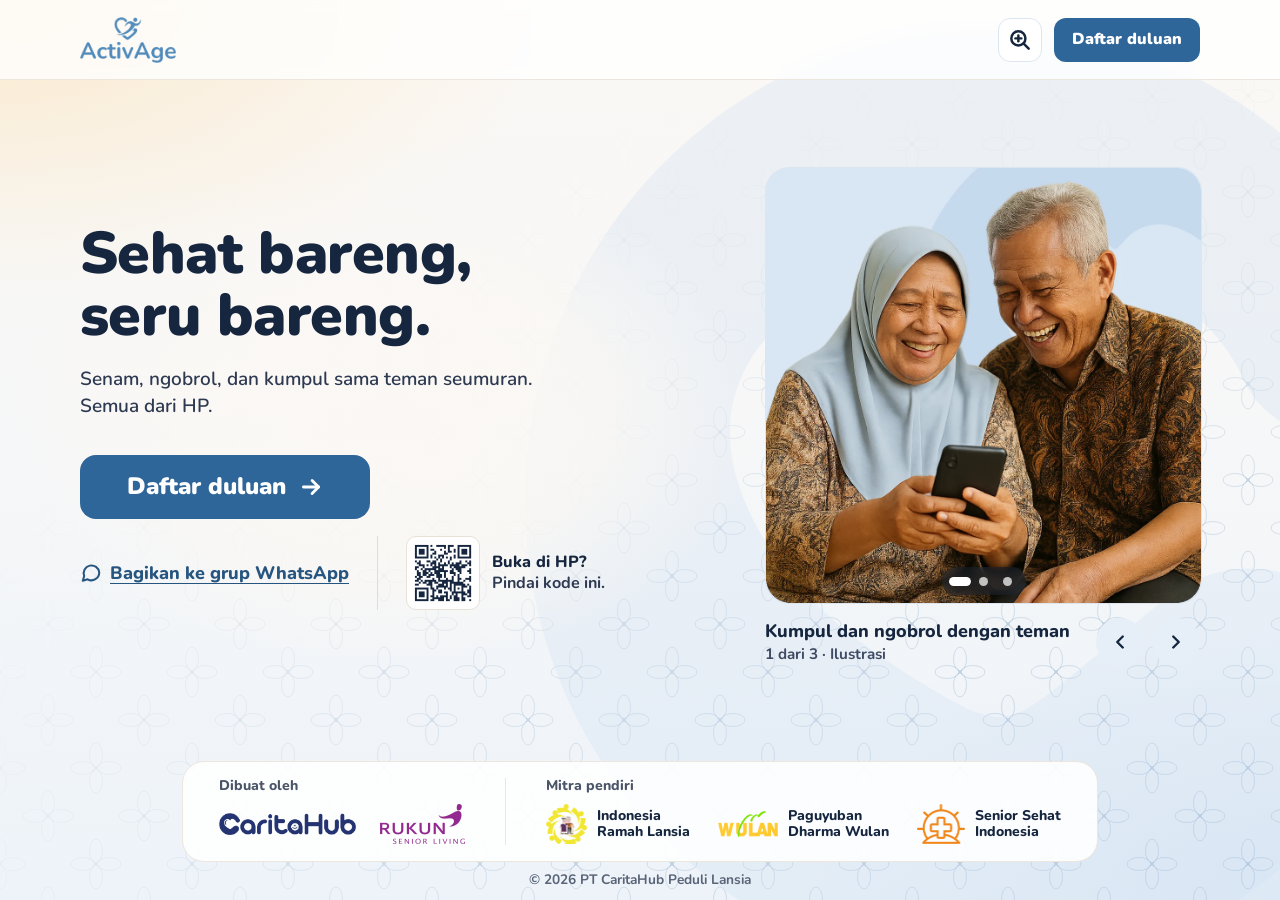
==== activage/index.html @ c53c12d3 "Add ActivAge coming-soon page (/activage/) Co-Authored-By: Claude Opus 5.5 <noreply@anthropic.com> C" ====
<!doctype html>
<html lang="id">
<head>
<meta charset="utf-8">
<title>ActivAge · Segera Hadir</title>
<meta name="viewport" content="width=device-width, initial-scale=1, viewport-fit=cover">
<meta name="description" content="ActivAge: senam, ngobrol, dan kumpul sama teman seumuran. Semua dari HP. Daftar duluan, gratis.">
<meta name="theme-color" content="#FBF8F4">
<link rel="icon" type="image/png" href="assets/icon-256.png">
<link rel="apple-touch-icon" href="assets/icon-256.png">
<meta property="og:type" content="website">
<meta property="og:title" content="ActivAge · Sehat bareng, seru bareng">
<meta property="og:description" content="Senam, ngobrol, dan kumpul sama teman seumuran. Semua dari HP. Daftar duluan, gratis.">
<meta property="og:image" content="https://blackwolfinc.github.io/activage/assets/og.jpg">
<meta property="og:url" content="https://blackwolfinc.github.io/activage/">
<link rel="canonical" href="https://blackwolfinc.github.io/activage/">
<meta name="twitter:card" content="summary_large_image">

<link rel="preconnect" href="https://fonts.googleapis.com">
<link href="https://fonts.googleapis.com/css2?family=Nunito:wght@600;700;800;900&display=swap" rel="stylesheet">
<style>
body{margin:0;background:#FBF8F4}
a{color:#26557F}a:hover{color:#16263F}
a.cta:hover{background:#26557F;color:#FFFFFF}
a.share:hover{color:#16263F}
button.tool:hover,.car-btn:hover{background:#D9E7F5}
button:focus-visible,a:focus-visible{outline:3px solid #16263F;outline-offset:3px}
.sr-only{position:absolute;width:1px;height:1px;padding:0;margin:-1px;overflow:hidden;clip:rect(0,0,0,0);white-space:nowrap;border:0}
.screen{min-height:100vh;min-height:100svh}
/* background: morning light + soft CaritaHub C-heart shape behind the pictures */
.page-bg{position:relative;overflow:hidden;background:
  radial-gradient(60% 46% at 0% 0%, rgba(250,222,174,.55) 0%, rgba(250,222,174,0) 72%),
  radial-gradient(50% 40% at 100% 100%, rgba(207,224,242,.55) 0%, rgba(207,224,242,0) 75%),
  linear-gradient(180deg,#FBF8F4 0%,#F6F7F8 50%,#EDF3F9 100%)}
.bg-blob{position:absolute;z-index:0;pointer-events:none;background:url(assets/62fcccb9-bg-blob.svg) no-repeat center/contain;
  width:430px;aspect-ratio:883/934;right:-150px;top:-40px;opacity:.28}
.page-inner{position:relative;z-index:1}
.halo{position:relative;z-index:0}
.halo::before{content:"";position:absolute;z-index:-1;inset:-56px -72px;pointer-events:none;
  background:radial-gradient(closest-side,rgba(251,248,244,.94) 0%,rgba(251,248,244,.82) 55%,rgba(251,248,244,0) 100%)}
/* footer: one calm credits card; makers and founding partners always visible */
.foot{position:relative;padding:2px 0 8px}
.cred{display:flex;flex-direction:column;align-items:center;gap:8px;padding:9px 12px 10px;background:rgba(255,255,255,.92);border:1px solid #ECE6DC;border-radius:16px;}
.cr-g{display:flex;flex-direction:column;align-items:center;gap:5px;width:100%}
.cr-l{font-size:0.68em;line-height:1.2;font-weight:800;color:#4A5568;white-space:nowrap}
.cr-row{display:flex;justify-content:center;align-items:center;gap:32px;height:30px}
.cr-row img{display:block;width:auto}
.cr-div{display:none}
.cr-ps{display:flex;justify-content:center;gap:10px;width:100%}
.cr-p{flex:1 1 0;min-width:0;max-width:136px;display:flex;flex-direction:column;align-items:center;gap:4px;text-align:center}
.cr-lg{height:30px;display:flex;align-items:center;justify-content:center}
.cr-lg img{display:block}
.cr-n{font-size:0.68em;line-height:1.18;font-weight:800;color:#16263F;white-space:nowrap}
.lg-carita{height:16px}.lg-rukun{height:30px}.lg-irl{height:30px}.lg-wulan{height:21px}.lg-ssi{height:30px}
.foot-copy{display:none;margin:8px 0 0;text-align:center;font-size:0.72em;font-weight:700;color:#5A6478}
.t-h1{margin-top:0 !important}
.t-sub{margin-top:2px !important;line-height:1.35 !important}
.h-br{display:inline}
.trust2{margin:0;display:flex;align-items:center;gap:8px;font-size:0.92em;line-height:1.3;font-weight:800;color:#1B6E41}
.trust2 svg{flex:0 0 auto}
.helper,.trust{display:none !important}
.m-list{list-style:none;margin:2px 0 0;padding:0;display:flex;flex-direction:column;gap:5px}
.m-list li{display:flex;align-items:flex-start;gap:9px;font-size:0.88em;line-height:1.3;font-weight:700;color:#16263F}
.m-list svg{flex:0 0 auto;margin-top:0}
.sp-cta{margin-top:4px}
a.cta{min-height:58px !important}
button.tool.zoom{width:44px;height:44px;padding:0;border:1px solid #DDE6EF;border-radius:12px;background:#FFFFFF;color:#16263F;display:flex;align-items:center;justify-content:center;cursor:pointer;font:inherit}
button.tool.zoom:hover{background:#EEF3F8}
button.tool.zoom[aria-pressed="true"]{background:#2F6699;border-color:#2F6699;color:#FFFFFF}
.bg-kawung{position:absolute;inset:0;z-index:0;pointer-events:none;background:url(assets/41d9b964-kawung4.svg) repeat;background-size:96px;
  -webkit-mask-image:radial-gradient(130% 115% at 100% 100%,#000 0%,rgba(0,0,0,.8) 40%,transparent 85%);
  mask-image:radial-gradient(130% 115% at 100% 100%,#000 0%,rgba(0,0,0,.8) 40%,transparent 85%)}
.bg-par{position:absolute;inset:0;z-index:0;pointer-events:none;transition:transform .9s cubic-bezier(.22,.61,.36,1)}
@keyframes drift{from{transform:translate3d(0,0,0) rotate(0deg)}to{transform:translate3d(-16px,20px,0) rotate(-4deg)}}
.logo{height:36px;width:auto;display:block}
.nav{box-sizing:border-box;position:relative;z-index:2;display:flex;align-items:center;justify-content:space-between;gap:12px;min-height:64px;padding:10px 0}
.nav::before{content:"";position:absolute;z-index:-1;top:0;bottom:0;left:calc(50% - 50vw);right:calc(50% - 50vw);background:rgba(255,255,255,.78);border-bottom:1px solid #ECE6DC;-webkit-backdrop-filter:blur(6px);backdrop-filter:blur(6px)}
.nav-r{display:flex;align-items:center;gap:12px}
a.nav-cta{height:44px;padding:0 18px;box-sizing:border-box;align-items:center;border-radius:12px;background:#2F6699;color:#FFFFFF;font-size:0.84em;font-weight:900;text-decoration:none;white-space:nowrap}
a.nav-cta:hover{background:#26557F;color:#FFFFFF}
a.wa-btn{display:none;flex:0 0 auto;width:72px;min-height:58px;box-sizing:border-box;border-radius:16px;border:1.5px solid #BFE0CB;background:#F0F8F3;color:#147A43;flex-direction:column;align-items:center;justify-content:center;gap:3px;font-size:0.64em;line-height:1;font-weight:900;text-decoration:none}
a.wa-btn:hover{background:#E2F2E8;color:#0F5F34}
.desk-only{display:none !important}

/* hero layout */
.ill{flex:1 1 100%;order:-1;margin-bottom:6px}
.cta{flex:1 1 100%}
.helper{flex:1 1 100%}

/* carousel */
.car-stage{position:relative;width:100%;aspect-ratio:2.2/1;border-radius:20px;overflow:hidden;background:#D9E7F5;touch-action:pan-y;border:1px solid #DDE6EF;transition:transform .45s cubic-bezier(.22,.61,.36,1);will-change:transform}
.slide{position:absolute;inset:0;margin:0;opacity:0;visibility:hidden;transition:opacity .8s ease,visibility 0s linear .8s}
.slide.on{opacity:1;visibility:visible;transition:opacity .8s ease,visibility 0s linear 0s}
.slide img{display:block;width:100%;height:100%;object-fit:cover}
.slide .ill-desk{display:none}
.car-chip{position:absolute;left:10px;top:10px;padding:0 8px;border-radius:999px;background:rgba(255,255,255,.88);font-size:0.62em;line-height:1.75;font-weight:800;color:#3F4B63}
.car-dots{position:absolute;left:0;right:0;bottom:0;display:flex;justify-content:center}
.dot{width:28px;height:28px;padding:0;border:0;background:transparent;display:flex;align-items:center;justify-content:center;cursor:pointer}
.dot span{display:block;width:9px;height:9px;border-radius:5px;background:rgba(255,255,255,.92);box-shadow:0 0 0 1.5px rgba(22,38,63,.45);transition:width .3s ease}
.dot.on span{width:22px;background:#2F6699;box-shadow:0 0 0 2px #FFFFFF}
.car-bar{display:none}
.car-btn{width:48px;height:48px;padding:0;border-radius:50%;border:0;background:#E6EFF8;color:#16263F;display:flex;align-items:center;justify-content:center;cursor:pointer}

@container page (min-width: 900px){
  .logo{height:46px}
  .nav{min-height:80px;padding:14px 0}
  .bg-blob{width:min(70vw,1000px);right:-11%;top:3%;opacity:.3}
  .desk-only{display:flex !important}
  .ill{flex:2 1 400px;order:2;margin-bottom:0;display:flex;flex-direction:column;align-items:flex-end}
  .car{width:100%;max-width:480px}
  .car-stage{aspect-ratio:1/1;border-radius:24px}
  .slide .ill-desk{display:block}
  .slide .ill-phone{display:none}
  .car-chip{display:none}
  .car-dots{bottom:8px}
  .car-bar{display:flex;align-items:center;justify-content:space-between;gap:16px;margin-top:14px}
  .cta{flex:0 0 auto;min-width:290px}
  .helper{flex:1 1 11em}
  .sp-cta{margin-top:12px}
  .sp-share{margin-top:0}
  .t-h1,.t-sub{margin-top:0 !important}
  .t-sub{line-height:1.45 !important}
  .h-br{display:inline}
  .trust2{font-size:1em}
  button.tool.zoom{width:44px;height:44px}
  a.cta{min-height:64px !important}
  .foot{padding:6px 0 10px}
  .cred{display:flex;flex-direction:row;align-items:center;justify-content:center;gap:40px;width:fit-content;margin:0 auto;padding:16px 36px;border:1px solid #ECE6DC;border-radius:22px;background:rgba(255,255,255,.9);}
  .cr-g{display:flex;flex-direction:column;align-items:flex-start;gap:8px;width:auto}
  .cr-l{font-size:0.74em;line-height:1.2}
  .cr-row{display:flex;justify-content:flex-start;gap:24px;height:42px}
  .cr-div{display:block;width:1px;align-self:stretch;background:#ECE6DC}
  .cr-ps{display:flex;justify-content:flex-start;gap:28px;width:auto;min-height:42px;align-items:center}
  .cr-p{flex:0 0 auto;max-width:none;flex-direction:row;align-items:center;gap:10px;text-align:left}
  .cr-lg{height:42px}
  .cr-n{font-size:0.74em}
  .lg-carita{height:22px}.lg-rukun{height:40px}.lg-irl{height:40px}.lg-wulan{height:26px}.lg-ssi{height:40px}
  .foot-copy{display:block}
  .helper{display:block !important}
  .trust{display:flex !important}
  .m-list{display:none}

}
@container page (max-width: 375px){ .car-stage{aspect-ratio:2.45/1} .cr-n{font-size:0.66em} .lg-carita{height:15px}.lg-rukun{height:28px}.lg-irl{height:28px}.lg-wulan{height:20px}.lg-ssi{height:28px} .m-list li{font-size:0.84em} .logo{height:30px} }
@media (max-height: 690px){ .car-stage{aspect-ratio:3.2/1} .cred{gap:6px;padding:7px 12px 8px} .cr-row,.cr-lg{height:26px} .cr-lg img{max-height:26px} }
@media (max-height: 600px){ .ill{display:none} main.main{padding:0 !important} a.cta{min-height:56px !important} .sp-share{display:none !important} }
/* motion: short, soft, one easing everywhere */
@keyframes rise{from{opacity:0;transform:translateY(14px)}to{opacity:1;transform:none}}
@keyframes fade{from{opacity:0}to{opacity:1}}
@keyframes settle{from{opacity:0;transform:translateY(10px) scale(.985)}to{opacity:1;transform:none}}
@keyframes kb{from{transform:scale(1.07)}to{transform:scale(1)}}
@keyframes progress{from{transform:scaleX(0)}to{transform:scaleX(1)}}
@keyframes capin{from{opacity:0;transform:translateY(6px)}to{opacity:1;transform:none}}
.rise{animation:rise .7s cubic-bezier(.22,.61,.36,1) both}
.fade{animation:fade .8s ease both}
.r1{animation-delay:.05s}.r2{animation-delay:.12s}.r3{animation-delay:.19s}.r4{animation-delay:.26s}.r5{animation-delay:.33s}.r6{animation-delay:.4s}.r7{animation-delay:.47s}
.car{animation:settle .9s cubic-bezier(.22,.61,.36,1) .15s both}
.dot span{position:relative;overflow:hidden}
.dot.on span{background:rgba(47,102,153,.35)}
.dot.on span::after{content:"";position:absolute;inset:0;border-radius:inherit;background:#2F6699;transform-origin:left center;transform:scaleX(1)}
.car.auto .dot.on span::after{animation:progress 4s linear both}
.cap{display:none}
.cap.on{display:flex;flex-direction:column;gap:2px;animation:capin .5s cubic-bezier(.22,.61,.36,1) both}
a.cta{transition:background-color .25s ease,transform .25s cubic-bezier(.22,.61,.36,1),box-shadow .25s ease}
a.cta svg{transition:transform .25s cubic-bezier(.22,.61,.36,1)}
a.cta:hover{background:#26557F}
a.cta:active{transform:translateY(0) scale(.99);box-shadow:none}
button.tool,.car-btn{transition:background-color .2s ease,transform .15s ease}
button.tool:active,.car-btn:active,.dot:active{transform:scale(.95)}
a.share{transition:color .2s ease,text-underline-offset .2s ease}
a.share:hover{text-underline-offset:6px}
/* carousel dots sit in a small dark pill so they stay readable over photos and app screens */
.car-dots{left:50%;right:auto;bottom:8px;transform:translateX(-50%);padding:0 6px;border-radius:999px;background:rgba(22,38,63,.4);-webkit-backdrop-filter:blur(6px);backdrop-filter:blur(6px)}
.dot{width:24px}
.dot span{background:rgba(255,255,255,.72) !important;box-shadow:none !important}
.dot.on span{background:rgba(255,255,255,.38) !important}
.dot.on span::after{background:#FFFFFF}
/* taller phones: bigger photo frame using the square photos */
@media (min-height: 700px){ @container page (max-width: 899px){
  .car-stage{aspect-ratio:1.8/1}
  .slide .ill-desk{display:block;object-position:50% 32%}
  .slide .ill-phone{display:none}
  .slide[data-k="modul"] .ill-desk{display:none}
  .slide[data-k="modul"] .ill-phone{display:block;object-fit:contain}
} }
@media (min-height: 700px) and (max-height: 779px){ @container page (max-width: 375px){ .car-stage{aspect-ratio:1.85/1} } }
@media (max-height: 699px){ @container page (max-width: 899px){ .car-stage{aspect-ratio:2.6/1} .slide[data-k="modul"] .ill-phone{object-fit:contain} } }
@media (min-height: 780px){ @container page (max-width: 899px){
  .car-stage{aspect-ratio:1.45/1}
  .slide .ill-desk{display:block;object-position:50% 32%}
  .slide .ill-phone{display:none}
} }
@media (min-height: 840px){ @container page (max-width: 899px){ .car-stage{aspect-ratio:1.2/1} } }
@media (min-height: 900px){ @container page (max-width: 899px){ .car-stage{aspect-ratio:1.15/1} } }
@media (min-height: 780px){ @container page (max-width: 899px){ .slide[data-k="modul"] .ill-desk{display:block;object-position:50% 54%} .slide[data-k="modul"] .ill-phone{display:none} } }
/* tablets in portrait: keep the photo from pushing the page past one screen */
@container page (max-width: 899px){ .car-stage{max-height:38vh;max-height:38svh} }
/* phone spacing scale: 16 / 16 / 8 / 16 / 10 */
@container page (max-width: 899px){
  main.main{padding:14px 0 12px !important}
  .ill{margin-bottom:10px !important}
  .halo{gap:0 !important}
  .t-sub{margin-top:8px !important}
  .sp-cta{margin-top:16px !important;padding-top:0 !important}
  .sp-share{margin-top:10px}
}
/* ===== phone layout: headline first, photo card with its own caption, buttons pinned to the bottom ===== */
@container page (max-width: 899px){
  .bg-kawung,.bg-par{display:none}
  .page-inner{padding:0 !important}
  .nav{padding:10px 20px}
  main.main{flex-direction:column !important;flex-wrap:nowrap !important;align-items:stretch !important;align-content:stretch !important;gap:0 !important;padding:0 0 calc(98px + env(safe-area-inset-bottom)) !important;box-sizing:border-box;min-height:calc(100vh - 64px);min-height:calc(100svh - 64px)}
  .halo{order:1;flex:0 0 auto !important;width:100%;box-sizing:border-box;padding:22px 20px 0;z-index:auto !important}
  .halo::before{display:none}
  .t-h1{font-size:2.2em !important;line-height:1.04 !important}
  .t-sub{margin-top:10px !important;font-size:1em !important;line-height:1.4 !important}
  .ill{order:2;flex:1 1 auto;width:100%;display:flex;flex-direction:column;min-height:0;margin:18px 0 0 !important}
  .car{flex:1 1 auto;display:flex;flex-direction:column;padding:0 20px;box-sizing:border-box}
  .car-stage{flex:1 1 auto;aspect-ratio:auto !important;min-height:170px;max-height:calc((100cqw - 40px) * 1.3) !important;border:0 !important;border-radius:24px !important;box-shadow:0 1px 2px rgba(22,38,63,.06),0 22px 36px -24px rgba(22,38,63,.55)}
  .slide .ill-desk{display:block !important;object-position:50% 30%}
  .slide .ill-phone{display:none !important}
  .slide[data-k="masuk"] .ill-desk{object-position:50% 35%}
  .slide[data-k="modul"] .ill-desk{object-position:50% 50%}
  .car-chip,.car-dots{display:none !important}
  .car-bar{display:grid;grid-template-columns:1fr auto;align-items:center;column-gap:12px;row-gap:0;margin-top:12px}
  .car-bar > div:first-child,.car-bar .cap.on{display:contents}
  .car-bar .cap.on p:first-child{grid-column:1 / -1;grid-row:1;font-size:0.92em !important}
  .car-bar .cap.on p:last-child{grid-column:1;grid-row:2;font-size:0.76em !important}
  .car-bar > div:last-child{grid-column:2;grid-row:2}
  .car-btn{width:44px;height:44px}
  .sp-cta{position:fixed;left:0;right:0;bottom:0;z-index:20;margin:0 !important;padding:12px 20px calc(12px + env(safe-area-inset-bottom)) !important;display:flex !important;flex-wrap:nowrap !important;align-items:stretch !important;gap:10px !important;background:rgba(255,255,255,.95);-webkit-backdrop-filter:blur(10px);backdrop-filter:blur(10px);border-top:1px solid #ECE6DC;box-shadow:0 -10px 24px -18px rgba(22,38,63,.35)}
  a.cta{flex:1 1 auto !important;min-width:0;min-height:58px !important;padding:0 14px !important;gap:8px !important;font-size:1.15em !important;white-space:nowrap}
  .page-bg:has(button.zoom[aria-pressed="true"]) a.cta svg{display:none}
  a.wa-btn{display:flex}
  .sp-share{display:none !important}
  footer.foot{background:#F6F3EE;border-top:1px solid #EFE9E0;padding:32px 20px calc(124px + env(safe-area-inset-bottom))}
  .cred{border:0 !important;border-radius:0 !important;background:transparent !important;padding:0 !important;margin:0 !important;gap:24px !important}
  .cr-g{gap:12px}
  .cr-l{font-size:0.72em;color:#5A6478;letter-spacing:.02em}
  .cr-row{height:36px;gap:40px}
  .cr-div{display:block;width:56px;height:1px;background:#E2DCD2}
  .cr-ps{gap:8px}
  .cr-p{max-width:none;gap:8px}
  .cr-lg{height:38px}
  .cr-lg img{max-height:none}
  .cr-n{font-size:0.7em;line-height:1.25}
  .lg-carita{height:19px}.lg-rukun{height:36px}.lg-irl{height:38px}.lg-wulan{height:26px}.lg-ssi{height:38px}
  .foot-copy{display:block;margin:28px 0 0;font-size:0.66em;color:#6B7385}
}
@media (max-height: 600px){ @container page (max-width: 899px){ .car-bar{display:none} .t-h1{font-size:2em !important} .halo{padding-top:16px} .ill{margin-top:14px !important} .slide[data-k="modul"] .ill-desk{object-position:50% 45%} } }
@container page (min-width: 600px) and (max-width: 899px){ .nav,.halo,.car,footer.foot{padding-left:40px;padding-right:40px} .sp-cta{padding-left:40px !important;padding-right:40px !important;justify-content:center} a.cta{max-width:440px} .car-stage{max-height:none !important} }
@media (min-height: 780px) and (max-aspect-ratio: 5/8){ @container page (max-width: 899px){ .slide[data-k="masuk"] .ill-desk,.slide[data-k="modul"] .ill-desk{display:none !important} .slide[data-k="masuk"] .ill-phone,.slide[data-k="modul"] .ill-phone{display:block !important;object-fit:cover;object-position:50% 40%;height:100%} } }
@media (prefers-reduced-motion: reduce){
  *,*::before,*::after{animation:none !important;transition:none !important}
}
</style>

</head>
<body>
<div class="screen page-bg" style="box-sizing: border-box; color: #16263F; font-family: 'Nunito', 'Trebuchet MS', sans-serif; font-size: 19px; line-height: 1.45; -webkit-font-smoothing: antialiased; overflow-x: hidden; container-type: inline-size; container-name: page">
<div class="bg-kawung" aria-hidden="true"></div>
<div class="bg-par" aria-hidden="true" style="transform: none"><div class="bg-blob"></div></div>
<div class="screen page-inner" style="width: 100%; max-width: 1200px; margin: 0 auto; padding: 0 clamp(16px, 4vw, 40px); box-sizing: border-box; display: flex; flex-direction: column">

<header class="fade nav">
<img class="logo" src="assets/86909cd8-aa-logo.png" alt="ActivAge">
<div class="nav-r">
<button type="button" class="tool zoom" data-act="zoom" aria-label="Perbesar tulisan" title="Perbesar tulisan" aria-pressed="false"><svg width="26" height="26" viewBox="0 0 24 24" fill="none" stroke="currentColor" stroke-width="2.3" stroke-linecap="round" stroke-linejoin="round" aria-hidden="true"><circle cx="10.5" cy="10.5" r="6.5"></circle><path d="M20 20l-4.6-4.6"></path><path d="M7.8 10.5h5.4"></path><path d="M10.5 7.8v5.4" style="display: inline"></path></svg></button>
<a class="nav-cta desk-only" href="https://forms.gle/449rCyKra1cLAnSx8" target="_blank" rel="noopener">Daftar duluan<span class="sr-only"> (membuka formulir di halaman baru)</span></a>
</div>
</header>

<main class="main" aria-labelledby="judul" style="flex: 1 0 auto; display: flex; flex-wrap: wrap; align-items: center; align-content: center; gap: 6px 72px; padding: 4px 0 6px">

<div class="ill">
<div class="car auto" role="region" aria-roledescription="carousel" aria-label="Gambar ActivAge">
<div class="car-stage">
<figure class="slide on" aria-hidden="false" aria-roledescription="slide" aria-label="1 dari 3"><img class="ill-desk" src="assets/edc68ad7-1-hp-panel.webp" alt="Ilustrasi: seorang ibu berkerudung memegang HP dan seorang bapak berbatik tertawa di sebelahnya"><img class="ill-phone" src="assets/6aba9134-1-hp-band.webp" alt="Ilustrasi: seorang ibu berkerudung dan seorang bapak berbatik tertawa bersama"><span class="car-chip">Ilustrasi</span></figure>
<figure class="slide" data-k="masuk" aria-hidden="true" aria-roledescription="slide" aria-label="2 dari 3"><img class="ill-desk" src="assets/7bfbb443-2-masuk-panel.webp" alt="Tampilan aplikasi ActivAge: halaman pembuka dengan tombol Masuk dan Daftar, dan halaman masuk dengan nomor WhatsApp"><img class="ill-phone" src="assets/f65cd2b0-2-masuk-portrait.webp" alt="Tampilan aplikasi ActivAge: halaman pembuka dan halaman masuk dengan nomor WhatsApp"><span class="car-chip">Tampilan aplikasi</span></figure>
<figure class="slide" data-k="modul" aria-hidden="true" aria-roledescription="slide" aria-label="3 dari 3"><img class="ill-desk" src="assets/7dbaa26d-4-modul-panel.webp" alt="Isi aplikasi ActivAge: Kelas, Grup, Acara, Sehat, Minat dan Hobi, Belajar, Permainan, dan Sapa Pagi"><img class="ill-phone" src="assets/eb0a2cfa-4-modul-portrait.webp" alt="Isi aplikasi ActivAge: Kelas, Grup, Acara, Sehat, Minat dan Hobi, Belajar, Permainan, dan Sapa Pagi"></figure>
<div class="car-dots">
<button type="button" class="dot on" data-act="go:0" aria-label="Gambar 1 dari 3" aria-current="true"><span></span></button>
<button type="button" class="dot" data-act="go:1" aria-label="Gambar 2 dari 3" aria-current="false"><span></span></button>
<button type="button" class="dot" data-act="go:2" aria-label="Gambar 3 dari 3" aria-current="false"><span></span></button>
</div>
</div>
<div class="car-bar">
<div style="min-width: 0" aria-live="off">
<div class="cap on"><p style="margin: 0; font-size: 0.95em; line-height: 1.3; font-weight: 800; color: #16263F">Kumpul dan ngobrol dengan teman</p><p style="margin: 0; font-size: 0.8em; line-height: 1.3; font-weight: 700; color: #3F4B63">1 dari 3 · Ilustrasi</p></div>
<div class="cap"><p style="margin: 0; font-size: 0.95em; line-height: 1.3; font-weight: 800; color: #16263F">Masuk dengan nomor WhatsApp</p><p style="margin: 0; font-size: 0.8em; line-height: 1.3; font-weight: 700; color: #3F4B63">2 dari 3 · Tampilan aplikasi</p></div>
<div class="cap"><p style="margin: 0; font-size: 0.95em; line-height: 1.3; font-weight: 800; color: #16263F">Kelas, grup, acara, dan lainnya</p><p style="margin: 0; font-size: 0.8em; line-height: 1.3; font-weight: 700; color: #3F4B63">3 dari 3 · Isi aplikasi</p></div>
</div>
<div style="display: flex; gap: 8px; flex: 0 0 auto">
<button type="button" class="car-btn" data-act="prev" aria-label="Gambar sebelumnya"><svg width="22" height="22" viewBox="0 0 24 24" fill="none" stroke="currentColor" stroke-width="2.6" stroke-linecap="round" stroke-linejoin="round" aria-hidden="true"><path d="M15 6l-6 6 6 6"></path></svg></button>
<button type="button" class="car-btn" data-act="next" aria-label="Gambar berikutnya"><svg width="22" height="22" viewBox="0 0 24 24" fill="none" stroke="currentColor" stroke-width="2.6" stroke-linecap="round" stroke-linejoin="round" aria-hidden="true"><path d="M9 6l6 6-6 6"></path></svg></button>
</div>
</div>
</div>
</div>

<div class="halo" style="flex: 3 1 560px; min-width: 0; display: flex; flex-direction: column; gap: clamp(7px, 1.4vw, 18px)">
<h1 id="judul" class="rise r1 t-h1" style="margin: 0; font-size: clamp(1.9em, 4.6vw, 3.6em); line-height: 1.06; font-weight: 900; letter-spacing: -0.01em; text-wrap: balance; color: #16263F">Sehat bareng,<br class="h-br"> seru bareng.</h1>
<p class="rise r3 t-sub" style="margin: 0; font-size: clamp(1em, 1.35vw, 1.18em); line-height: 1.45; font-weight: 600; color: #2E3A52; max-width: 30em; text-wrap: pretty">Senam, ngobrol, dan kumpul sama teman&#160;seumuran. Semua dari&#160;HP.</p>

<div class="rise r4 sp-cta" style="display: flex; flex-wrap: wrap; align-items: center; gap: 8px 22px; padding-top: 4px">
<a class="cta" href="https://forms.gle/449rCyKra1cLAnSx8" target="_blank" rel="noopener" style="min-height: 64px; padding: 0 28px; box-sizing: border-box; display: flex; align-items: center; justify-content: center; gap: 12px; border-radius: 16px; background: #2F6699; color: #FFFFFF; font-size: 1.25em; font-weight: 900; text-decoration: none">Daftar duluan<svg width="26" height="26" viewBox="0 0 24 24" fill="none" stroke="currentColor" stroke-width="2.6" stroke-linecap="round" stroke-linejoin="round" aria-hidden="true"><path d="M5 12h14"></path><path d="M13 6l6 6-6 6"></path></svg><span class="sr-only">(membuka formulir di halaman baru)</span></a>
<a class="wa-btn" href="https://wa.me/?text=Salam%20sehat%2C%20Bapak%20dan%20Ibu.%20Ada%20aplikasi%20baru%20namanya%20ActivAge%2C%20dari%20CaritaHub%20bersama%20Rukun%20Senior%20Living.%20Bisa%20senam%2C%20ngobrol%2C%20dan%20kumpul%20sama%20teman%20seumuran%2C%20semua%20dari%20HP.%20Daftar%20duluan%20di%20sini%3A%20https%3A%2F%2Fblackwolfinc.github.io%2Factivage%2F" target="_blank" rel="noopener" title="Bagikan ke grup WhatsApp"><svg width="24" height="24" viewBox="0 0 24 24" fill="none" stroke="currentColor" stroke-width="2.3" stroke-linecap="round" stroke-linejoin="round" aria-hidden="true"><path d="M21 11.5a8.5 8.5 0 0 1-12.6 7.4L3 20.5l1.6-5.2A8.5 8.5 0 1 1 21 11.5z"></path></svg>Bagikan<span class="sr-only"> ke grup WhatsApp (membuka WhatsApp)</span></a>
</div>


<div class="rise r6 sp-share" style="display: flex; flex-wrap: wrap; align-items: center; gap: 8px 28px">
<a class="share" href="https://wa.me/?text=Salam%20sehat%2C%20Bapak%20dan%20Ibu.%20Ada%20aplikasi%20baru%20namanya%20ActivAge%2C%20dari%20CaritaHub%20bersama%20Rukun%20Senior%20Living.%20Bisa%20senam%2C%20ngobrol%2C%20dan%20kumpul%20sama%20teman%20seumuran%2C%20semua%20dari%20HP.%20Daftar%20duluan%20di%20sini%3A%20https%3A%2F%2Fblackwolfinc.github.io%2Factivage%2F" target="_blank" rel="noopener" style="min-height: 36px; display: flex; align-items: center; gap: 8px; font-size: 0.95em; font-weight: 800; color: #26557F; text-decoration: underline; text-underline-offset: 4px"><svg width="22" height="22" viewBox="0 0 24 24" fill="none" stroke="currentColor" stroke-width="2.2" stroke-linecap="round" stroke-linejoin="round" aria-hidden="true"><path d="M21 11.5a8.5 8.5 0 0 1-12.6 7.4L3 20.5l1.6-5.2A8.5 8.5 0 1 1 21 11.5z"></path></svg>Bagikan ke grup WhatsApp<span class="sr-only">(membuka WhatsApp)</span></a>
<div class="desk-only" style="align-items: center; gap: 12px; padding-left: 28px; border-left: 1px solid #E2DCD2">
<img src="assets/32b2dada-qr-daftar.png" alt="Kode QR menuju formulir pendaftaran ActivAge" style="width: 64px; height: 64px; display: block; padding: 4px; background: #FFFFFF; border-radius: 10px; border: 1px solid #E7E1D8">
<span style="font-size: 0.85em; line-height: 1.35; font-weight: 700; color: #2E3A52"><span style="font-weight: 800; color: #16263F">Buka di HP?</span><br>Pindai kode ini.</span>
</div>
</div>
</div>
</main>

<footer class="fade r7 foot">
<div class="cred">
<div class="cr-g mk">
<span class="cr-l">Dibuat oleh</span>
<div class="cr-row">
<img class="lg-carita" src="assets/be1fde4f-aa-caritahub.png" alt="CaritaHub">
<img class="lg-rukun" src="assets/93962eef-aa-rukun.png" alt="Rukun Senior Living">
</div>
</div>
<span class="cr-div" aria-hidden="true"></span>
<div class="cr-g">
<span class="cr-l">Mitra pendiri</span>
<div class="cr-ps">
<span class="cr-p"><span class="cr-lg"><img class="lg-irl" src="assets/c42e2802-aa-irl.png" alt=""></span><span class="cr-n">Indonesia<br>Ramah Lansia</span></span>
<span class="cr-p"><span class="cr-lg"><img class="lg-wulan" src="assets/a8cc0b1a-aa-wulan.png" alt=""></span><span class="cr-n">Paguyuban<br>Dharma Wulan</span></span>
<span class="cr-p"><span class="cr-lg"><img class="lg-ssi" src="assets/1a48fd32-aa-ssi.png" alt=""></span><span class="cr-n">Senior Sehat<br>Indonesia</span></span>
</div>
</div>
</div>
<p class="foot-copy">© 2026 PT CaritaHub Peduli Lansia</p>
</footer>

</div>
</div>
<script src="app.js" defer></script>
</body>
</html>
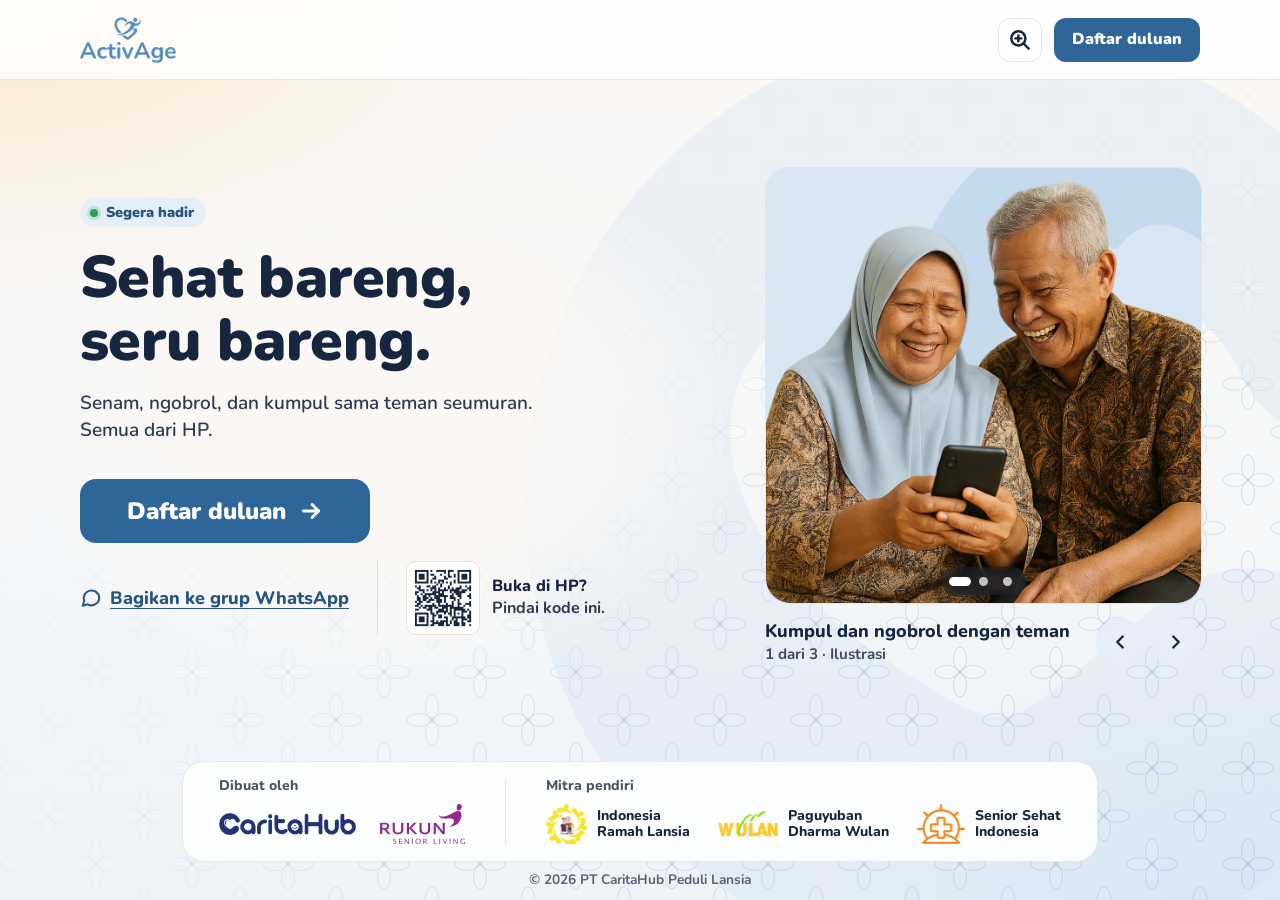
==== commit 9876bf4d: "ActivAge: fit common laptop screens, scale up on large screens, add 'Segera hadir' tag Co-Authored-B" ====
--- a/activage/index.html
+++ b/activage/index.html
@@ -80,6 +80,9 @@
 a.nav-cta:hover{background:#26557F;color:#FFFFFF}
 a.wa-btn{display:none;flex:0 0 auto;width:72px;min-height:58px;box-sizing:border-box;border-radius:16px;border:1.5px solid #BFE0CB;background:#F0F8F3;color:#147A43;flex-direction:column;align-items:center;justify-content:center;gap:3px;font-size:0.64em;line-height:1;font-weight:900;text-decoration:none}
 a.wa-btn:hover{background:#E2F2E8;color:#0F5F34}
+.soon{margin:0;align-self:flex-start;display:inline-flex;align-items:center;gap:8px;padding:5px 12px 5px 10px;border-radius:999px;background:#E6EFF8;color:#26557F;font-size:0.76em;line-height:1.3;font-weight:900}
+.soon-dot{width:8px;height:8px;border-radius:50%;background:#2F9E5B;box-shadow:0 0 0 3px rgba(47,158,91,.2);animation:soonpulse 2.4s ease-in-out infinite}
+@keyframes soonpulse{0%,100%{box-shadow:0 0 0 3px rgba(47,158,91,.2)}50%{box-shadow:0 0 0 6px rgba(47,158,91,.06)}}
 .desk-only{display:none !important}
 
 /* hero layout */
@@ -212,6 +215,7 @@
   main.main{flex-direction:column !important;flex-wrap:nowrap !important;align-items:stretch !important;align-content:stretch !important;gap:0 !important;padding:0 0 calc(98px + env(safe-area-inset-bottom)) !important;box-sizing:border-box;min-height:calc(100vh - 64px);min-height:calc(100svh - 64px)}
   .halo{order:1;flex:0 0 auto !important;width:100%;box-sizing:border-box;padding:22px 20px 0;z-index:auto !important}
   .halo::before{display:none}
+  .soon{margin-bottom:12px}
   .t-h1{font-size:2.2em !important;line-height:1.04 !important}
   .t-sub{margin-top:10px !important;font-size:1em !important;line-height:1.4 !important}
   .ill{order:2;flex:1 1 auto;width:100%;display:flex;flex-direction:column;min-height:0;margin:18px 0 0 !important}
@@ -250,6 +254,32 @@
 @media (max-height: 600px){ @container page (max-width: 899px){ .car-bar{display:none} .t-h1{font-size:2em !important} .halo{padding-top:16px} .ill{margin-top:14px !important} .slide[data-k="modul"] .ill-desk{object-position:50% 45%} } }
 @container page (min-width: 600px) and (max-width: 899px){ .nav,.halo,.car,footer.foot{padding-left:40px;padding-right:40px} .sp-cta{padding-left:40px !important;padding-right:40px !important;justify-content:center} a.cta{max-width:440px} .car-stage{max-height:none !important} }
 @media (min-height: 780px) and (max-aspect-ratio: 5/8){ @container page (max-width: 899px){ .slide[data-k="masuk"] .ill-desk,.slide[data-k="modul"] .ill-desk{display:none !important} .slide[data-k="masuk"] .ill-phone,.slide[data-k="modul"] .ill-phone{display:block !important;object-fit:cover;object-position:50% 40%;height:100%} } }
+/* ===== desktop: picture sized from screen height (laptops 1366x657 etc.), bigger layout on large screens ===== */
+@container page (min-width: 900px){ .soon{margin-bottom:2px} .car{max-width:min(480px, calc(100vh - 300px));max-width:min(480px, calc(100svh - 300px))} }
+@media (max-height: 760px){ @container page (min-width: 900px){
+  .nav{min-height:68px;padding:10px 0} .logo{height:40px}
+  .car-stage{aspect-ratio:1/1 !important}
+  .car{max-width:min(480px, calc(100vh - 290px));max-width:min(480px, calc(100svh - 290px))}
+  .car-bar{margin-top:10px}
+  .t-h1{font-size:clamp(1.9em, 7.2vh, 3.6em) !important}
+  .foot{padding:2px 0 8px}
+  .cred{gap:32px;padding:10px 28px}
+  .cr-g{gap:5px}
+  .cr-row,.cr-lg{height:34px} .cr-ps{min-height:34px} .cr-lg img{max-height:none}
+  .lg-carita{height:18px}.lg-rukun{height:33px}.lg-irl{height:33px}.lg-wulan{height:22px}.lg-ssi{height:33px}
+  .foot-copy{margin-top:6px}
+} }
+@media (min-width: 1600px) and (min-height: 940px){
+  .screen.page-bg{font-size:22px !important}
+  .page-bg:has(button.zoom[aria-pressed="true"]){font-size:26px !important}
+  @container page (min-width: 900px){
+    .page-inner{max-width:1380px !important}
+    .nav{min-height:88px} .logo{height:52px}
+    .car{max-width:min(580px, calc(100vh - 340px));max-width:min(580px, calc(100svh - 340px))}
+    .cr-row,.cr-lg{height:48px} .cr-ps{min-height:48px}
+    .lg-carita{height:25px}.lg-rukun{height:46px}.lg-irl{height:46px}.lg-wulan{height:30px}.lg-ssi{height:46px}
+  }
+}
 @media (prefers-reduced-motion: reduce){
   *,*::before,*::after{animation:none !important;transition:none !important}
 }
@@ -299,6 +329,7 @@
 </div>
 
 <div class="halo" style="flex: 3 1 560px; min-width: 0; display: flex; flex-direction: column; gap: clamp(7px, 1.4vw, 18px)">
+<p class="rise r1 soon"><span class="soon-dot" aria-hidden="true"></span>Segera hadir</p>
 <h1 id="judul" class="rise r1 t-h1" style="margin: 0; font-size: clamp(1.9em, 4.6vw, 3.6em); line-height: 1.06; font-weight: 900; letter-spacing: -0.01em; text-wrap: balance; color: #16263F">Sehat bareng,<br class="h-br"> seru bareng.</h1>
 <p class="rise r3 t-sub" style="margin: 0; font-size: clamp(1em, 1.35vw, 1.18em); line-height: 1.45; font-weight: 600; color: #2E3A52; max-width: 30em; text-wrap: pretty">Senam, ngobrol, dan kumpul sama teman&#160;seumuran. Semua dari&#160;HP.</p>
 
